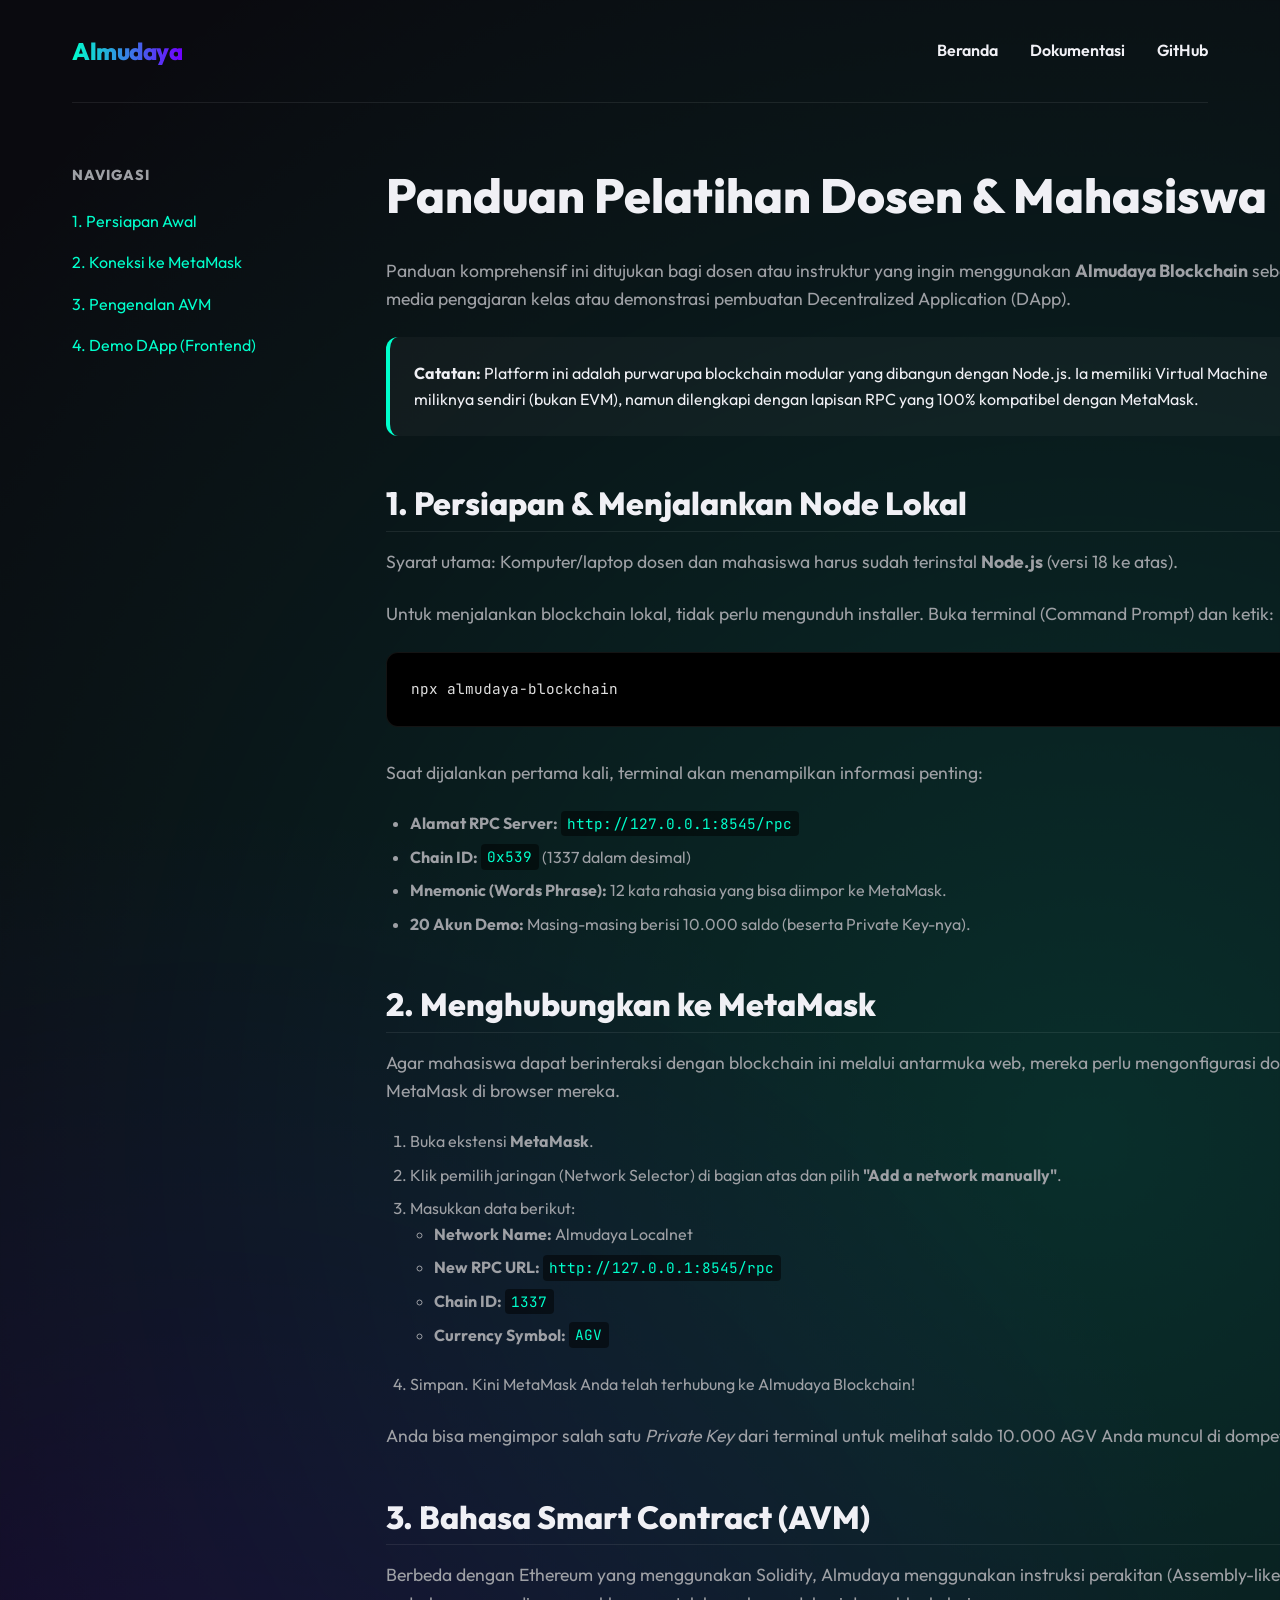
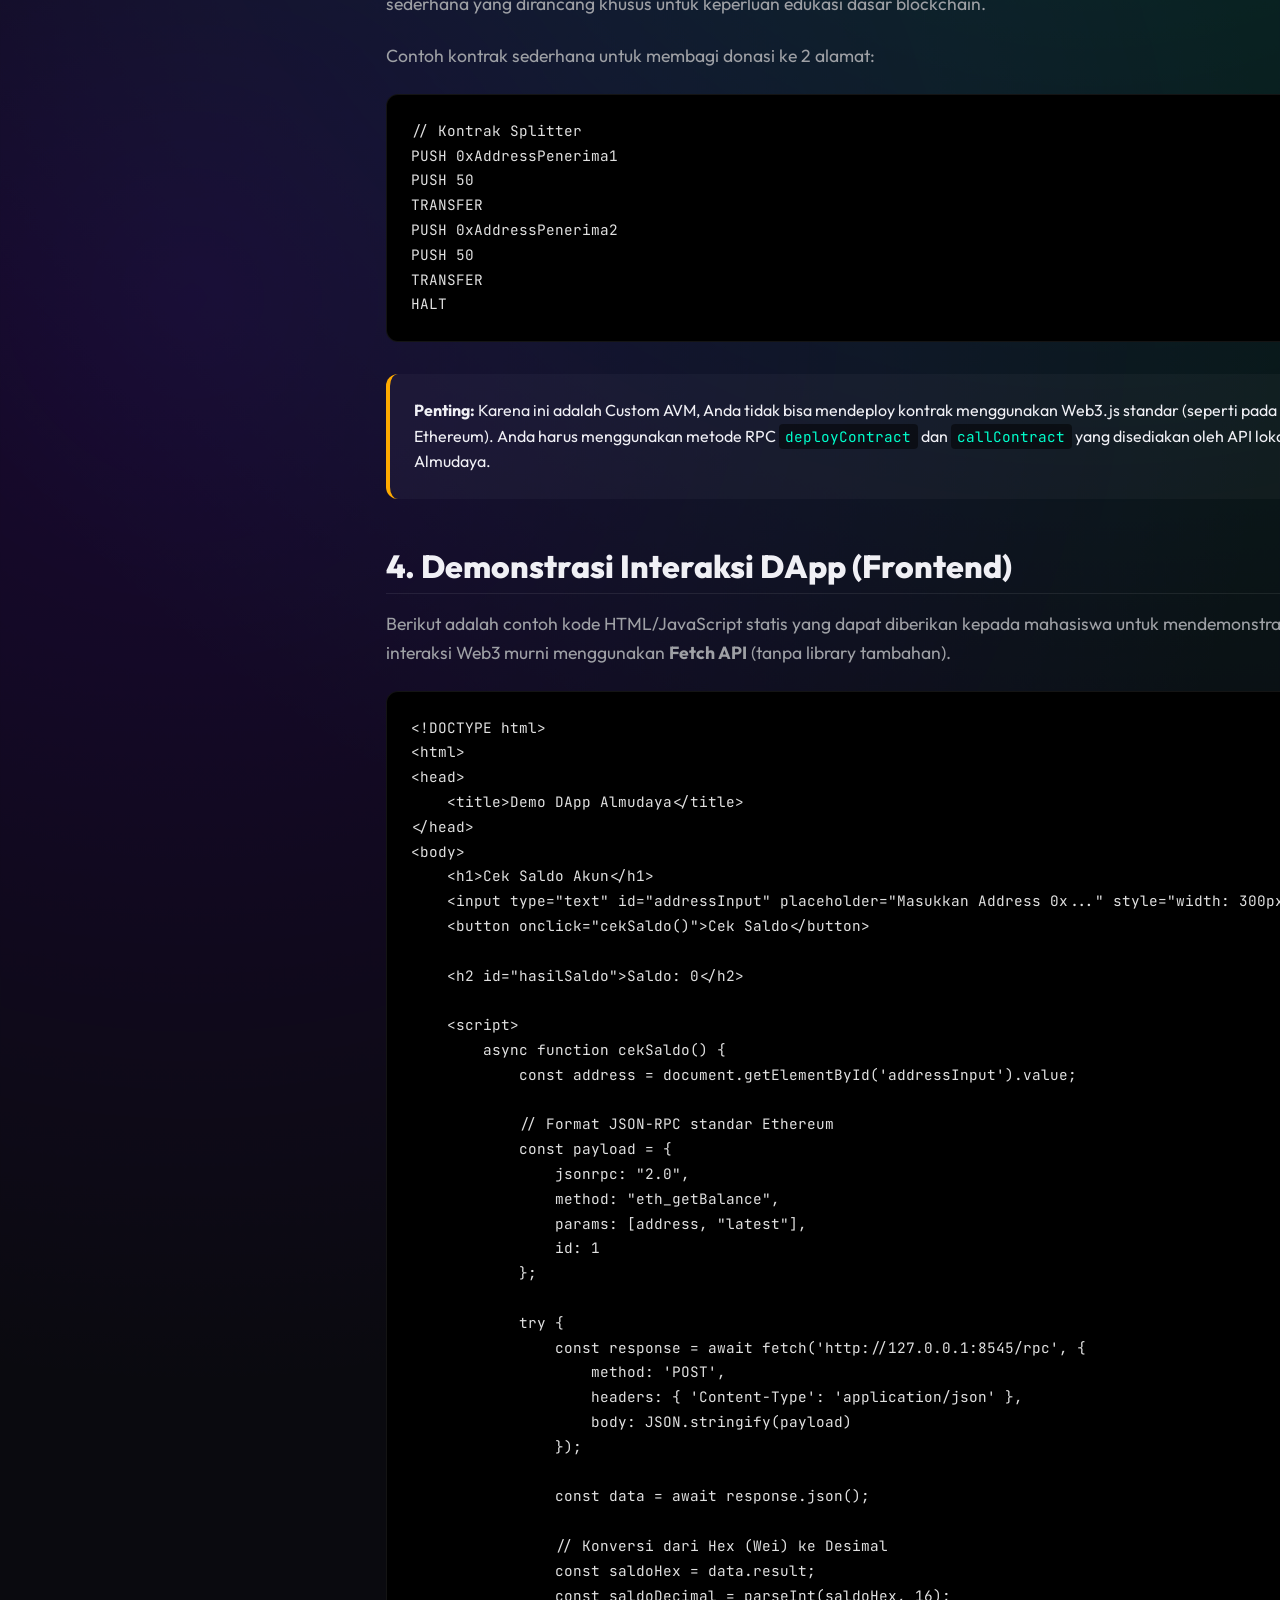
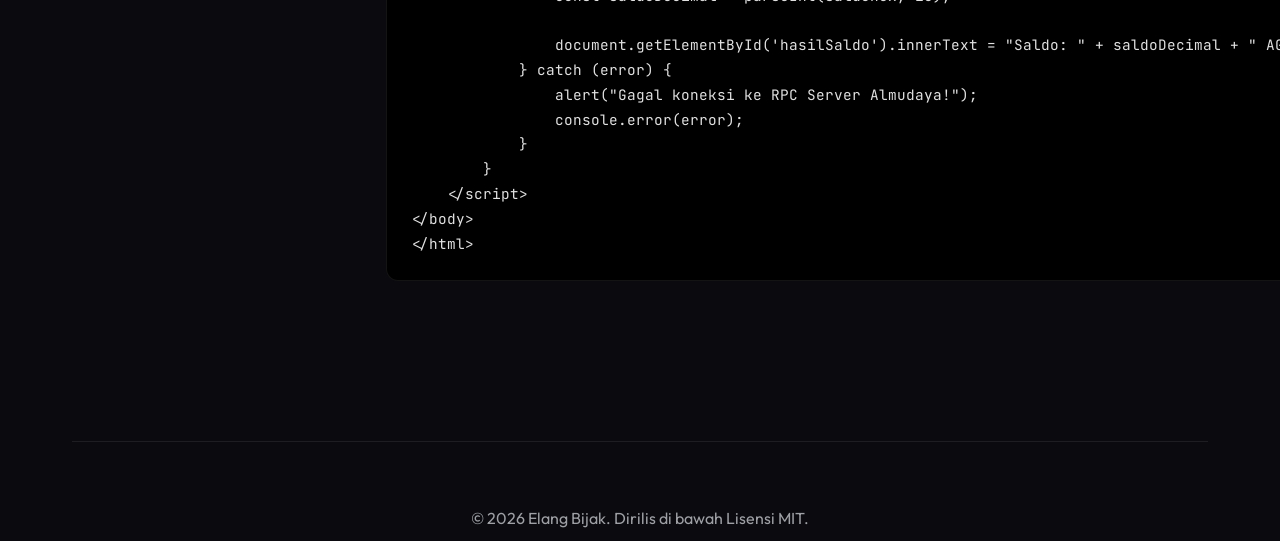
==== tutorial.html @ af038fe8 "Rilis awal website Almudaya" ====
<!DOCTYPE html>
<html lang="id">
<head>
    <meta charset="UTF-8">
    <meta name="viewport" content="width=device-width, initial-scale=1.0">
    <title>Dokumentasi | Almudaya Blockchain</title>
    <link rel="stylesheet" href="styles.css">
</head>
<body>
    <div class="container">
        <nav>
            <div class="brand">Almudaya</div>
            <div class="nav-links">
                <a href="index.html">Beranda</a>
                <a href="tutorial.html" class="active">Dokumentasi</a>
                <a href="https://github.com/elangbijak4/almudaya-blockchain" target="_blank">GitHub</a>
            </div>
        </nav>

        <div class="docs-layout">
            <aside class="sidebar">
                <h3>Navigasi</h3>
                <ul id="toc">
                    <li><a href="#persiapan" class="active">1. Persiapan Awal</a></li>
                    <li><a href="#metamask">2. Koneksi ke MetaMask</a></li>
                    <li><a href="#smart-contract">3. Pengenalan AVM</a></li>
                    <li><a href="#demo-dapp">4. Demo DApp (Frontend)</a></li>
                </ul>
            </aside>

            <main class="content">
                <h1>Panduan Pelatihan Dosen & Mahasiswa</h1>
                <p>Panduan komprehensif ini ditujukan bagi dosen atau instruktur yang ingin menggunakan <strong>Almudaya Blockchain</strong> sebagai media pengajaran kelas atau demonstrasi pembuatan Decentralized Application (DApp).</p>

                <div class="alert alert-info">
                    <strong>Catatan:</strong> Platform ini adalah purwarupa blockchain modular yang dibangun dengan Node.js. Ia memiliki Virtual Machine miliknya sendiri (bukan EVM), namun dilengkapi dengan lapisan RPC yang 100% kompatibel dengan MetaMask.
                </div>

                <h2 id="persiapan">1. Persiapan & Menjalankan Node Lokal</h2>
                <p>Syarat utama: Komputer/laptop dosen dan mahasiswa harus sudah terinstal <strong>Node.js</strong> (versi 18 ke atas).</p>
                
                <p>Untuk menjalankan blockchain lokal, tidak perlu mengunduh installer. Buka terminal (Command Prompt) dan ketik:</p>
                <pre><code>npx almudaya-blockchain</code></pre>
                
                <p>Saat dijalankan pertama kali, terminal akan menampilkan informasi penting:</p>
                <ul>
                    <li><strong>Alamat RPC Server:</strong> <code>http://127.0.0.1:8545/rpc</code></li>
                    <li><strong>Chain ID:</strong> <code>0x539</code> (1337 dalam desimal)</li>
                    <li><strong>Mnemonic (Words Phrase):</strong> 12 kata rahasia yang bisa diimpor ke MetaMask.</li>
                    <li><strong>20 Akun Demo:</strong> Masing-masing berisi 10.000 saldo (beserta Private Key-nya).</li>
                </ul>

                <h2 id="metamask">2. Menghubungkan ke MetaMask</h2>
                <p>Agar mahasiswa dapat berinteraksi dengan blockchain ini melalui antarmuka web, mereka perlu mengonfigurasi dompet MetaMask di browser mereka.</p>
                
                <ol>
                    <li>Buka ekstensi <strong>MetaMask</strong>.</li>
                    <li>Klik pemilih jaringan (Network Selector) di bagian atas dan pilih <strong>"Add a network manually"</strong>.</li>
                    <li>Masukkan data berikut:
                        <ul>
                            <li><strong>Network Name:</strong> Almudaya Localnet</li>
                            <li><strong>New RPC URL:</strong> <code>http://127.0.0.1:8545/rpc</code></li>
                            <li><strong>Chain ID:</strong> <code>1337</code></li>
                            <li><strong>Currency Symbol:</strong> <code>AGV</code></li>
                        </ul>
                    </li>
                    <li>Simpan. Kini MetaMask Anda telah terhubung ke Almudaya Blockchain!</li>
                </ol>
                <p>Anda bisa mengimpor salah satu <em>Private Key</em> dari terminal untuk melihat saldo 10.000 AGV Anda muncul di dompet.</p>

                <h2 id="smart-contract">3. Bahasa Smart Contract (AVM)</h2>
                <p>Berbeda dengan Ethereum yang menggunakan Solidity, Almudaya menggunakan instruksi perakitan (Assembly-like) sederhana yang dirancang khusus untuk keperluan edukasi dasar blockchain.</p>
                
                <p>Contoh kontrak sederhana untuk membagi donasi ke 2 alamat:</p>
                <pre><code>// Kontrak Splitter
PUSH 0xAddressPenerima1
PUSH 50
TRANSFER
PUSH 0xAddressPenerima2
PUSH 50
TRANSFER
HALT</code></pre>

                <div class="alert alert-warning">
                    <strong>Penting:</strong> Karena ini adalah Custom AVM, Anda tidak bisa mendeploy kontrak menggunakan Web3.js standar (seperti pada Ethereum). Anda harus menggunakan metode RPC <code>deployContract</code> dan <code>callContract</code> yang disediakan oleh API lokal Almudaya.
                </div>

                <h2 id="demo-dapp">4. Demonstrasi Interaksi DApp (Frontend)</h2>
                <p>Berikut adalah contoh kode HTML/JavaScript statis yang dapat diberikan kepada mahasiswa untuk mendemonstrasikan interaksi Web3 murni menggunakan <strong>Fetch API</strong> (tanpa library tambahan).</p>

                <pre><code>&lt;!DOCTYPE html&gt;
&lt;html&gt;
&lt;head&gt;
    &lt;title&gt;Demo DApp Almudaya&lt;/title&gt;
&lt;/head&gt;
&lt;body&gt;
    &lt;h1&gt;Cek Saldo Akun&lt;/h1&gt;
    &lt;input type="text" id="addressInput" placeholder="Masukkan Address 0x..." style="width: 300px;"&gt;
    &lt;button onclick="cekSaldo()"&gt;Cek Saldo&lt;/button&gt;
    
    &lt;h2 id="hasilSaldo"&gt;Saldo: 0&lt;/h2&gt;

    &lt;script&gt;
        async function cekSaldo() {
            const address = document.getElementById('addressInput').value;
            
            // Format JSON-RPC standar Ethereum
            const payload = {
                jsonrpc: "2.0",
                method: "eth_getBalance",
                params: [address, "latest"],
                id: 1
            };

            try {
                const response = await fetch('http://127.0.0.1:8545/rpc', {
                    method: 'POST',
                    headers: { 'Content-Type': 'application/json' },
                    body: JSON.stringify(payload)
                });
                
                const data = await response.json();
                
                // Konversi dari Hex (Wei) ke Desimal
                const saldoHex = data.result;
                const saldoDecimal = parseInt(saldoHex, 16);
                
                document.getElementById('hasilSaldo').innerText = "Saldo: " + saldoDecimal + " AGV";
            } catch (error) {
                alert("Gagal koneksi ke RPC Server Almudaya!");
                console.error(error);
            }
        }
    &lt;/script&gt;
&lt;/body&gt;
&lt;/html&gt;</code></pre>

            </main>
        </div>

        <footer>
            <p>&copy; 2026 Elang Bijak. Dirilis di bawah Lisensi MIT.</p>
        </footer>
    </div>
    
    <script src="script.js"></script>
</body>
</html>
---- styles.css ----
@import url('https://fonts.googleapis.com/css2?family=Outfit:wght@300;400;600;800&family=JetBrains+Mono:wght@400;700&display=swap');

:root {
    --bg-dark: #0a0a0f;
    --bg-card: rgba(255, 255, 255, 0.03);
    --border-glass: rgba(255, 255, 255, 0.08);
    --primary: #00ffcc;
    --primary-glow: rgba(0, 255, 204, 0.4);
    --secondary: #7000ff;
    --text-main: #f0f0f5;
    --text-muted: #9ea0a5;
}

* {
    box-sizing: border-box;
    margin: 0;
    padding: 0;
}

body {
    font-family: 'Outfit', sans-serif;
    background-color: var(--bg-dark);
    color: var(--text-main);
    line-height: 1.6;
    overflow-x: hidden;
    background-image: 
        radial-gradient(circle at 15% 50%, rgba(112, 0, 255, 0.15) 0%, transparent 50%),
        radial-gradient(circle at 85% 30%, rgba(0, 255, 204, 0.15) 0%, transparent 50%);
}

h1, h2, h3, h4 {
    font-weight: 800;
    line-height: 1.2;
}

a {
    color: var(--primary);
    text-decoration: none;
    transition: all 0.3s ease;
}

a:hover {
    text-shadow: 0 0 10px var(--primary-glow);
}

.container {
    max-width: 1200px;
    margin: 0 auto;
    padding: 0 2rem;
}

/* Navbar */
nav {
    display: flex;
    justify-content: space-between;
    align-items: center;
    padding: 2rem 0;
    border-bottom: 1px solid var(--border-glass);
}

.brand {
    font-size: 1.5rem;
    font-weight: 800;
    background: linear-gradient(90deg, var(--primary), var(--secondary));
    -webkit-background-clip: text;
    -webkit-text-fill-color: transparent;
    letter-spacing: -0.5px;
}

.nav-links {
    display: flex;
    gap: 2rem;
}

.nav-links a {
    color: var(--text-main);
    font-weight: 600;
}

.nav-links a:hover {
    color: var(--primary);
}

/* Hero Section */
.hero {
    text-align: center;
    padding: 8rem 0 6rem;
    position: relative;
}

.hero h1 {
    font-size: 4.5rem;
    margin-bottom: 1.5rem;
    letter-spacing: -2px;
}

.hero p {
    font-size: 1.25rem;
    color: var(--text-muted);
    max-width: 600px;
    margin: 0 auto 3rem;
}

/* Buttons */
.btn {
    display: inline-block;
    padding: 1rem 2.5rem;
    border-radius: 50px;
    font-weight: 600;
    font-size: 1.1rem;
    cursor: pointer;
    transition: all 0.3s ease;
    border: none;
}

.btn-primary {
    background: var(--primary);
    color: var(--bg-dark);
    box-shadow: 0 0 20px var(--primary-glow);
}

.btn-primary:hover {
    box-shadow: 0 0 40px var(--primary-glow);
    transform: translateY(-2px);
    color: var(--bg-dark);
}

.btn-secondary {
    background: var(--bg-card);
    color: var(--text-main);
    border: 1px solid var(--border-glass);
    backdrop-filter: blur(10px);
}

.btn-secondary:hover {
    background: rgba(255, 255, 255, 0.1);
    transform: translateY(-2px);
}

.hero-actions {
    display: flex;
    gap: 1.5rem;
    justify-content: center;
}

/* Install Box */
.install-box {
    margin-top: 4rem;
    display: inline-flex;
    align-items: center;
    background: #000;
    border: 1px solid var(--border-glass);
    padding: 1rem 2rem;
    border-radius: 12px;
    font-family: 'JetBrains Mono', monospace;
    gap: 2rem;
}

.install-box code {
    color: #0f0;
}

.copy-btn {
    background: none;
    border: none;
    color: var(--text-muted);
    cursor: pointer;
    transition: color 0.3s;
}

.copy-btn:hover {
    color: var(--primary);
}

/* Features Grid */
.features {
    display: grid;
    grid-template-columns: repeat(auto-fit, minmax(300px, 1fr));
    gap: 2rem;
    padding: 4rem 0;
}

.feature-card {
    background: var(--bg-card);
    border: 1px solid var(--border-glass);
    padding: 2.5rem;
    border-radius: 20px;
    backdrop-filter: blur(10px);
    transition: transform 0.3s ease, border-color 0.3s ease;
}

.feature-card:hover {
    transform: translateY(-10px);
    border-color: var(--primary-glow);
}

.feature-card h3 {
    font-size: 1.5rem;
    margin-bottom: 1rem;
    color: var(--primary);
}

.feature-card p {
    color: var(--text-muted);
}

/* Tutorial Layout */
.docs-layout {
    display: grid;
    grid-template-columns: 250px 1fr;
    gap: 4rem;
    padding: 4rem 0;
}

.sidebar {
    position: sticky;
    top: 2rem;
    height: max-content;
}

.sidebar h3 {
    margin-bottom: 1.5rem;
    color: var(--text-muted);
    text-transform: uppercase;
    font-size: 0.9rem;
    letter-spacing: 1px;
}

.sidebar ul {
    list-style: none;
}

.sidebar li {
    margin-bottom: 1rem;
}

.sidebar a {
    color: var(--text-muted);
    font-weight: 400;
}

.sidebar a:hover, .sidebar a.active {
    color: var(--primary);
}

.content h1 {
    font-size: 3rem;
    margin-bottom: 2rem;
}

.content h2 {
    font-size: 2rem;
    margin: 3rem 0 1rem;
    padding-bottom: 0.5rem;
    border-bottom: 1px solid var(--border-glass);
}

.content p {
    margin-bottom: 1.5rem;
    color: var(--text-muted);
    font-size: 1.1rem;
}

.content ul, .content ol {
    margin-bottom: 1.5rem;
    padding-left: 1.5rem;
    color: var(--text-muted);
}

.content li {
    margin-bottom: 0.5rem;
}

.content code {
    font-family: 'JetBrains Mono', monospace;
    background: rgba(0, 0, 0, 0.5);
    padding: 0.2rem 0.4rem;
    border-radius: 4px;
    font-size: 0.9em;
    color: var(--primary);
}

.content pre {
    background: #000;
    border: 1px solid var(--border-glass);
    padding: 1.5rem;
    border-radius: 12px;
    overflow-x: auto;
    margin-bottom: 2rem;
    position: relative;
}

.content pre code {
    background: none;
    padding: 0;
    color: #e0e0e0;
}

/* Alert Boxes */
.alert {
    padding: 1.5rem;
    border-radius: 12px;
    margin-bottom: 2rem;
    border-left: 4px solid;
    background: var(--bg-card);
}

.alert-info {
    border-color: var(--primary);
}

.alert-warning {
    border-color: #ffaa00;
}

/* Footer */
footer {
    text-align: center;
    padding: 4rem 0;
    border-top: 1px solid var(--border-glass);
    margin-top: 4rem;
    color: var(--text-muted);
}

@media (max-width: 768px) {
    .hero h1 { font-size: 3rem; }
    .hero-actions { flex-direction: column; }
    .docs-layout { grid-template-columns: 1fr; }
    .sidebar { display: none; }
}
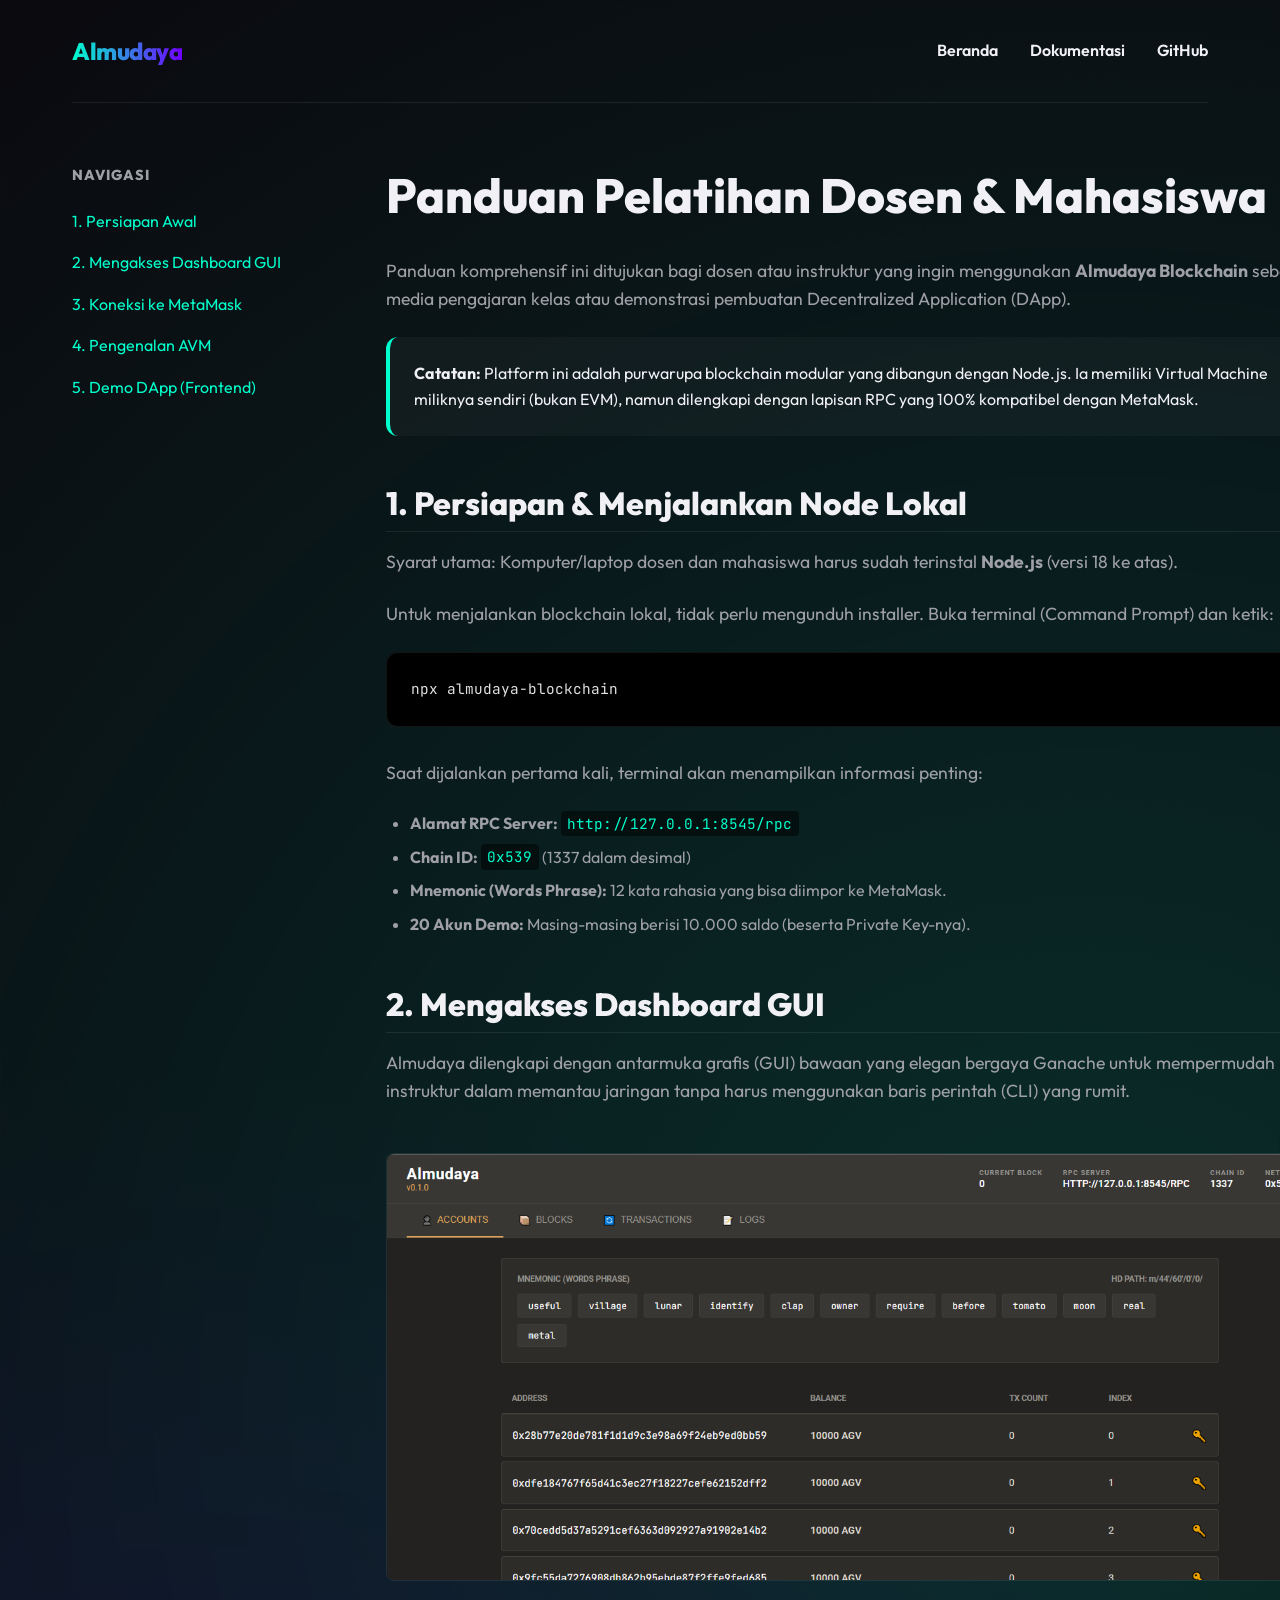
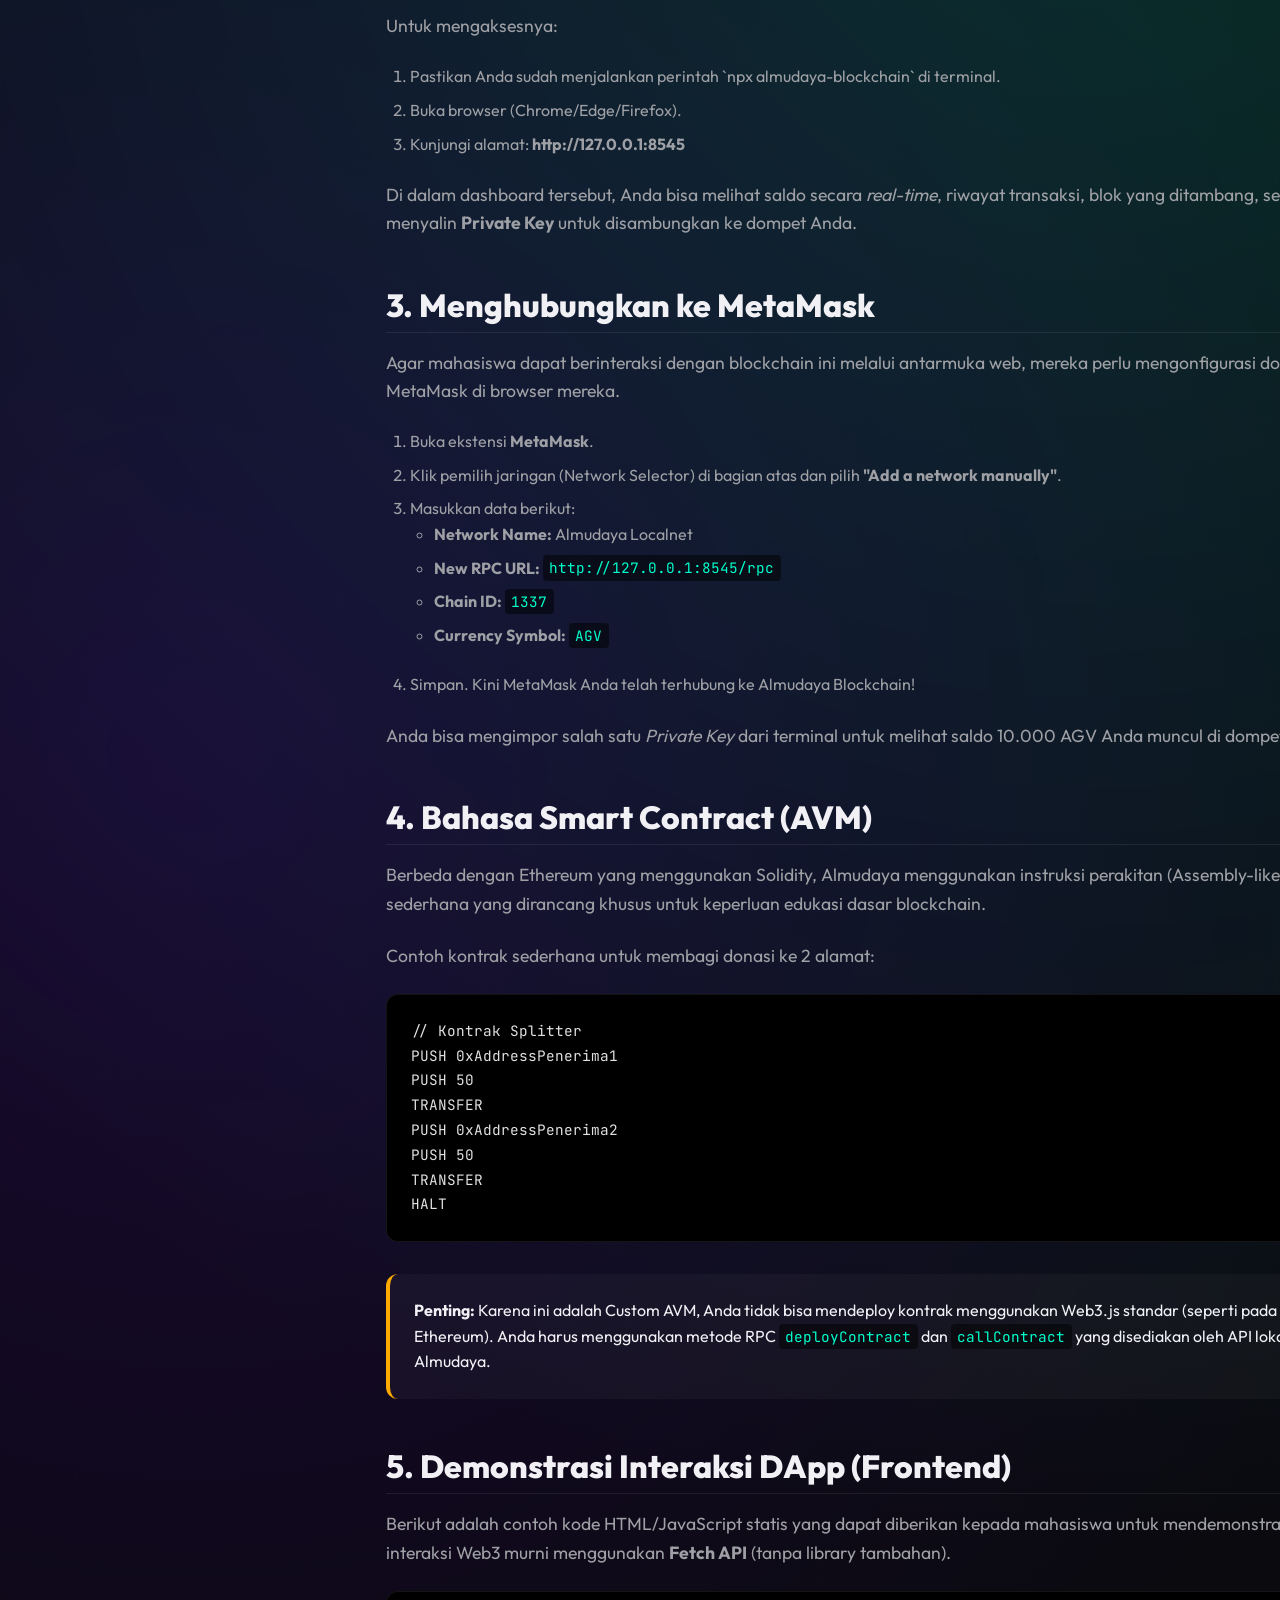
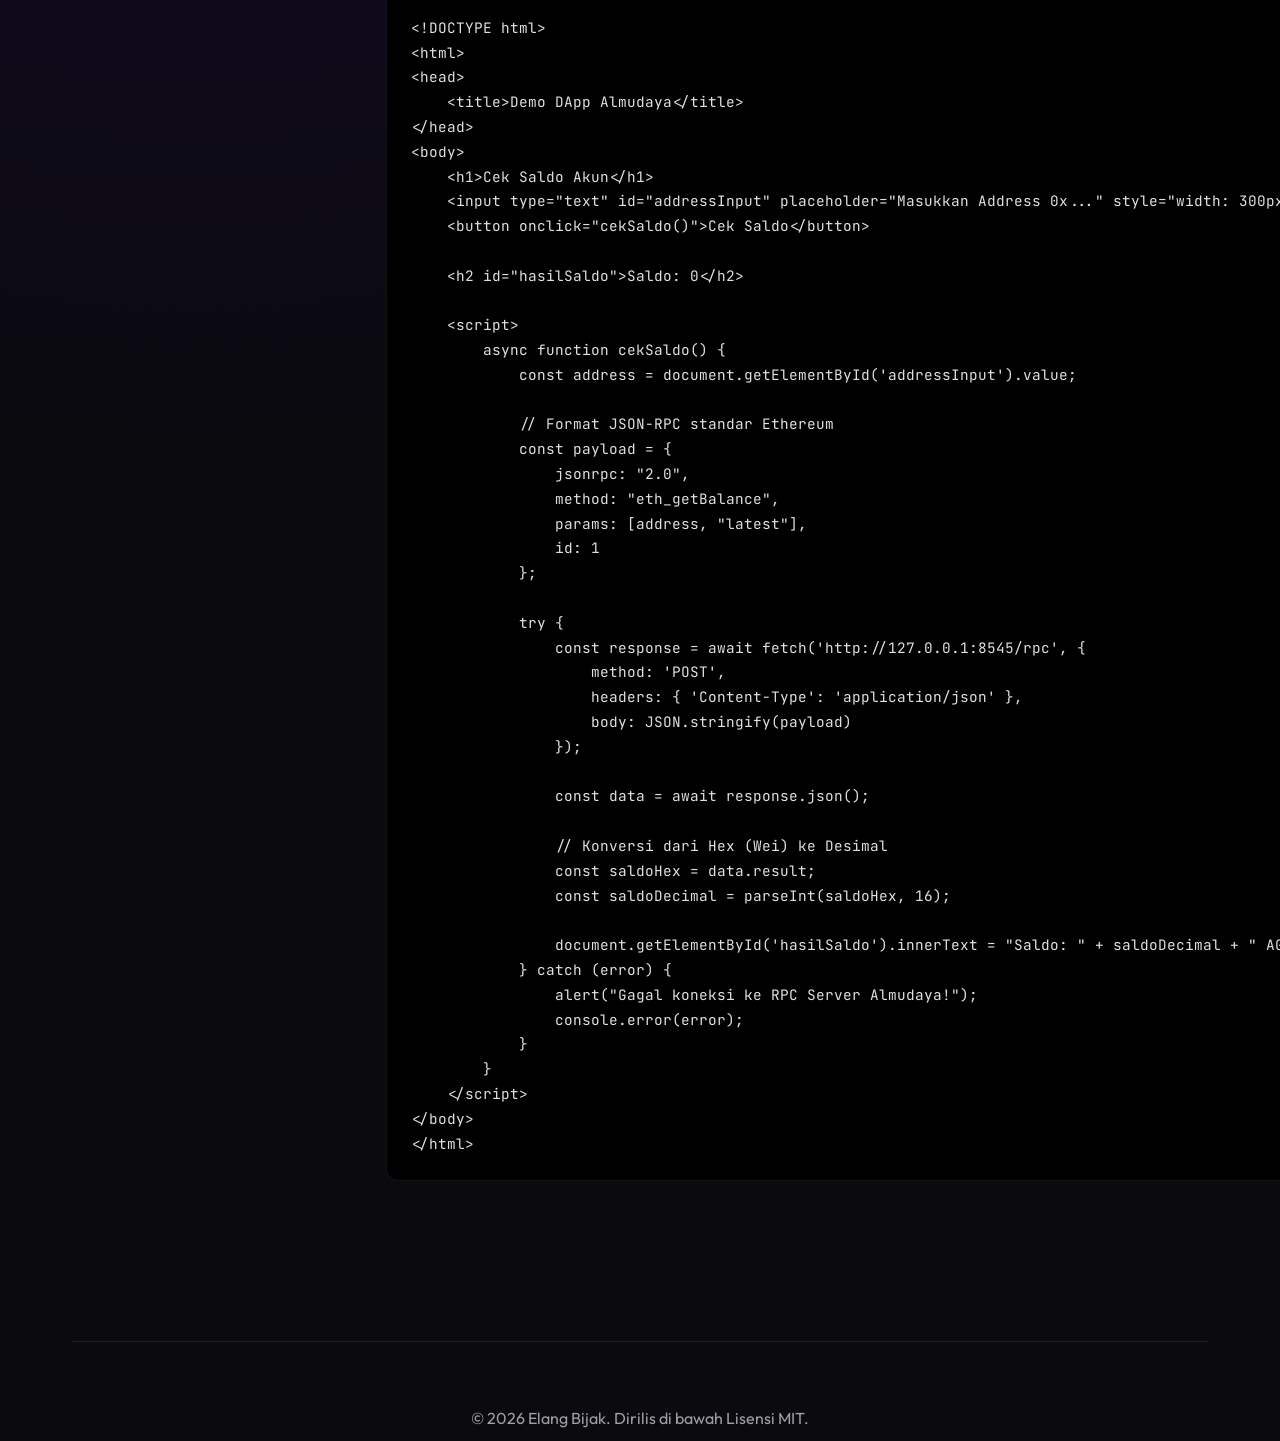
==== commit c3ba0045: "docs: Tambahkan fitur dan tutorial Dashboard GUI" ====
--- a/tutorial.html
+++ b/tutorial.html
@@ -22,9 +22,10 @@
                 <h3>Navigasi</h3>
                 <ul id="toc">
                     <li><a href="#persiapan" class="active">1. Persiapan Awal</a></li>
-                    <li><a href="#metamask">2. Koneksi ke MetaMask</a></li>
-                    <li><a href="#smart-contract">3. Pengenalan AVM</a></li>
-                    <li><a href="#demo-dapp">4. Demo DApp (Frontend)</a></li>
+                    <li><a href="#dashboard">2. Mengakses Dashboard GUI</a></li>
+                    <li><a href="#metamask">3. Koneksi ke MetaMask</a></li>
+                    <li><a href="#smart-contract">4. Pengenalan AVM</a></li>
+                    <li><a href="#demo-dapp">5. Demo DApp (Frontend)</a></li>
                 </ul>
             </aside>
 
@@ -50,7 +51,18 @@
                     <li><strong>20 Akun Demo:</strong> Masing-masing berisi 10.000 saldo (beserta Private Key-nya).</li>
                 </ul>
 
-                <h2 id="metamask">2. Menghubungkan ke MetaMask</h2>
+                <h2 id="dashboard">2. Mengakses Dashboard GUI</h2>
+                <p>Almudaya dilengkapi dengan antarmuka grafis (GUI) bawaan yang elegan bergaya Ganache untuk mempermudah instruktur dalam memantau jaringan tanpa harus menggunakan baris perintah (CLI) yang rumit.</p>
+                <img src="assets/dashboard.png" alt="Tampilan Dashboard Almudaya" style="max-width: 100%; border-radius: 8px; border: 1px solid var(--border-glass); margin: 1.5rem 0;">
+                <p>Untuk mengaksesnya:</p>
+                <ol>
+                    <li>Pastikan Anda sudah menjalankan perintah `npx almudaya-blockchain` di terminal.</li>
+                    <li>Buka browser (Chrome/Edge/Firefox).</li>
+                    <li>Kunjungi alamat: <strong>http://127.0.0.1:8545</strong></li>
+                </ol>
+                <p>Di dalam dashboard tersebut, Anda bisa melihat saldo secara <i>real-time</i>, riwayat transaksi, blok yang ditambang, serta menyalin <strong>Private Key</strong> untuk disambungkan ke dompet Anda.</p>
+
+                <h2 id="metamask">3. Menghubungkan ke MetaMask</h2>
                 <p>Agar mahasiswa dapat berinteraksi dengan blockchain ini melalui antarmuka web, mereka perlu mengonfigurasi dompet MetaMask di browser mereka.</p>
                 
                 <ol>
@@ -68,7 +80,7 @@
                 </ol>
                 <p>Anda bisa mengimpor salah satu <em>Private Key</em> dari terminal untuk melihat saldo 10.000 AGV Anda muncul di dompet.</p>
 
-                <h2 id="smart-contract">3. Bahasa Smart Contract (AVM)</h2>
+                <h2 id="smart-contract">4. Bahasa Smart Contract (AVM)</h2>
                 <p>Berbeda dengan Ethereum yang menggunakan Solidity, Almudaya menggunakan instruksi perakitan (Assembly-like) sederhana yang dirancang khusus untuk keperluan edukasi dasar blockchain.</p>
                 
                 <p>Contoh kontrak sederhana untuk membagi donasi ke 2 alamat:</p>
@@ -85,7 +97,7 @@
                     <strong>Penting:</strong> Karena ini adalah Custom AVM, Anda tidak bisa mendeploy kontrak menggunakan Web3.js standar (seperti pada Ethereum). Anda harus menggunakan metode RPC <code>deployContract</code> dan <code>callContract</code> yang disediakan oleh API lokal Almudaya.
                 </div>
 
-                <h2 id="demo-dapp">4. Demonstrasi Interaksi DApp (Frontend)</h2>
+                <h2 id="demo-dapp">5. Demonstrasi Interaksi DApp (Frontend)</h2>
                 <p>Berikut adalah contoh kode HTML/JavaScript statis yang dapat diberikan kepada mahasiswa untuk mendemonstrasikan interaksi Web3 murni menggunakan <strong>Fetch API</strong> (tanpa library tambahan).</p>
 
                 <pre><code>&lt;!DOCTYPE html&gt;
--- a/styles.css
+++ b/styles.css
@@ -313,6 +313,27 @@
     border-color: #ffaa00;
 }
 
+/* App Showcase Image */
+.app-showcase {
+    margin: 4rem auto 0;
+    max-width: 900px;
+    border-radius: 12px;
+    overflow: hidden;
+    box-shadow: 0 0 50px rgba(0, 255, 204, 0.2);
+    border: 1px solid var(--border-glass);
+    transition: transform 0.3s ease;
+}
+
+.app-showcase:hover {
+    transform: scale(1.02);
+}
+
+.app-showcase img {
+    width: 100%;
+    height: auto;
+    display: block;
+}
+
 /* Footer */
 footer {
     text-align: center;
